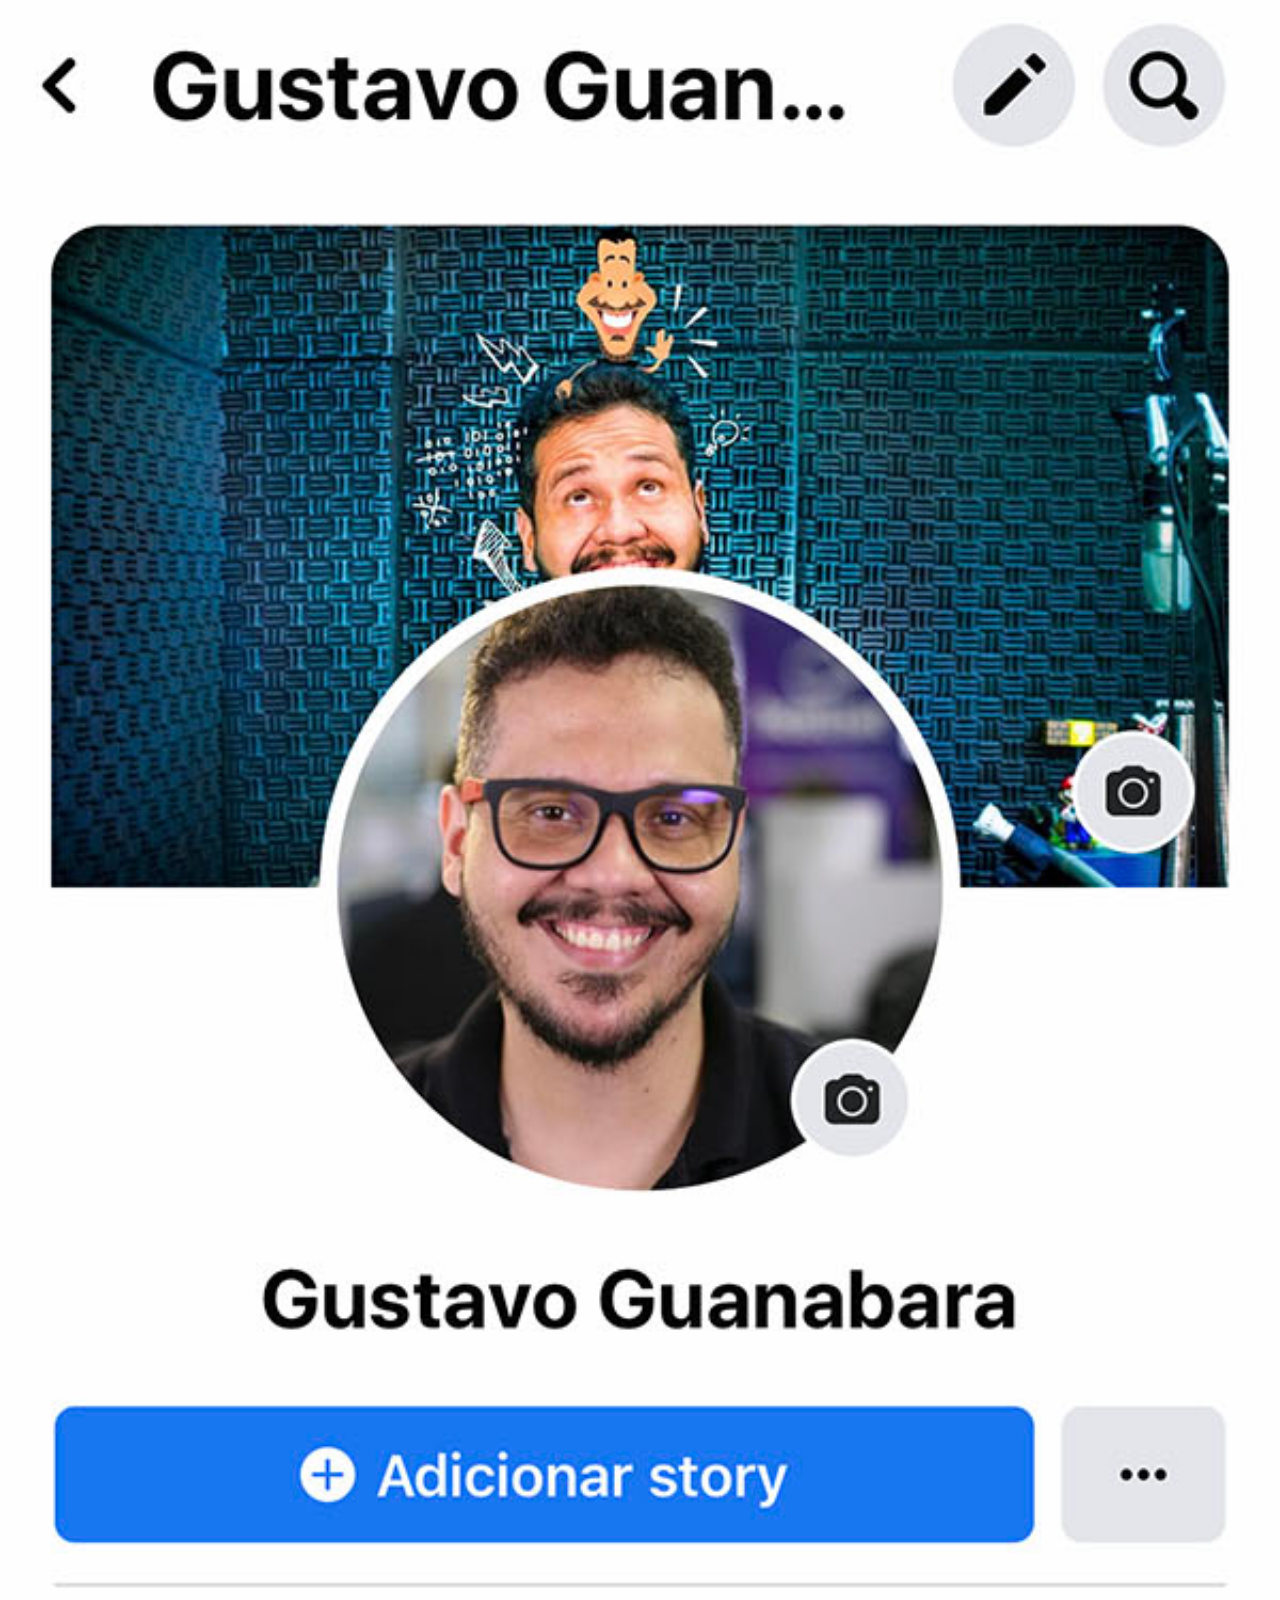
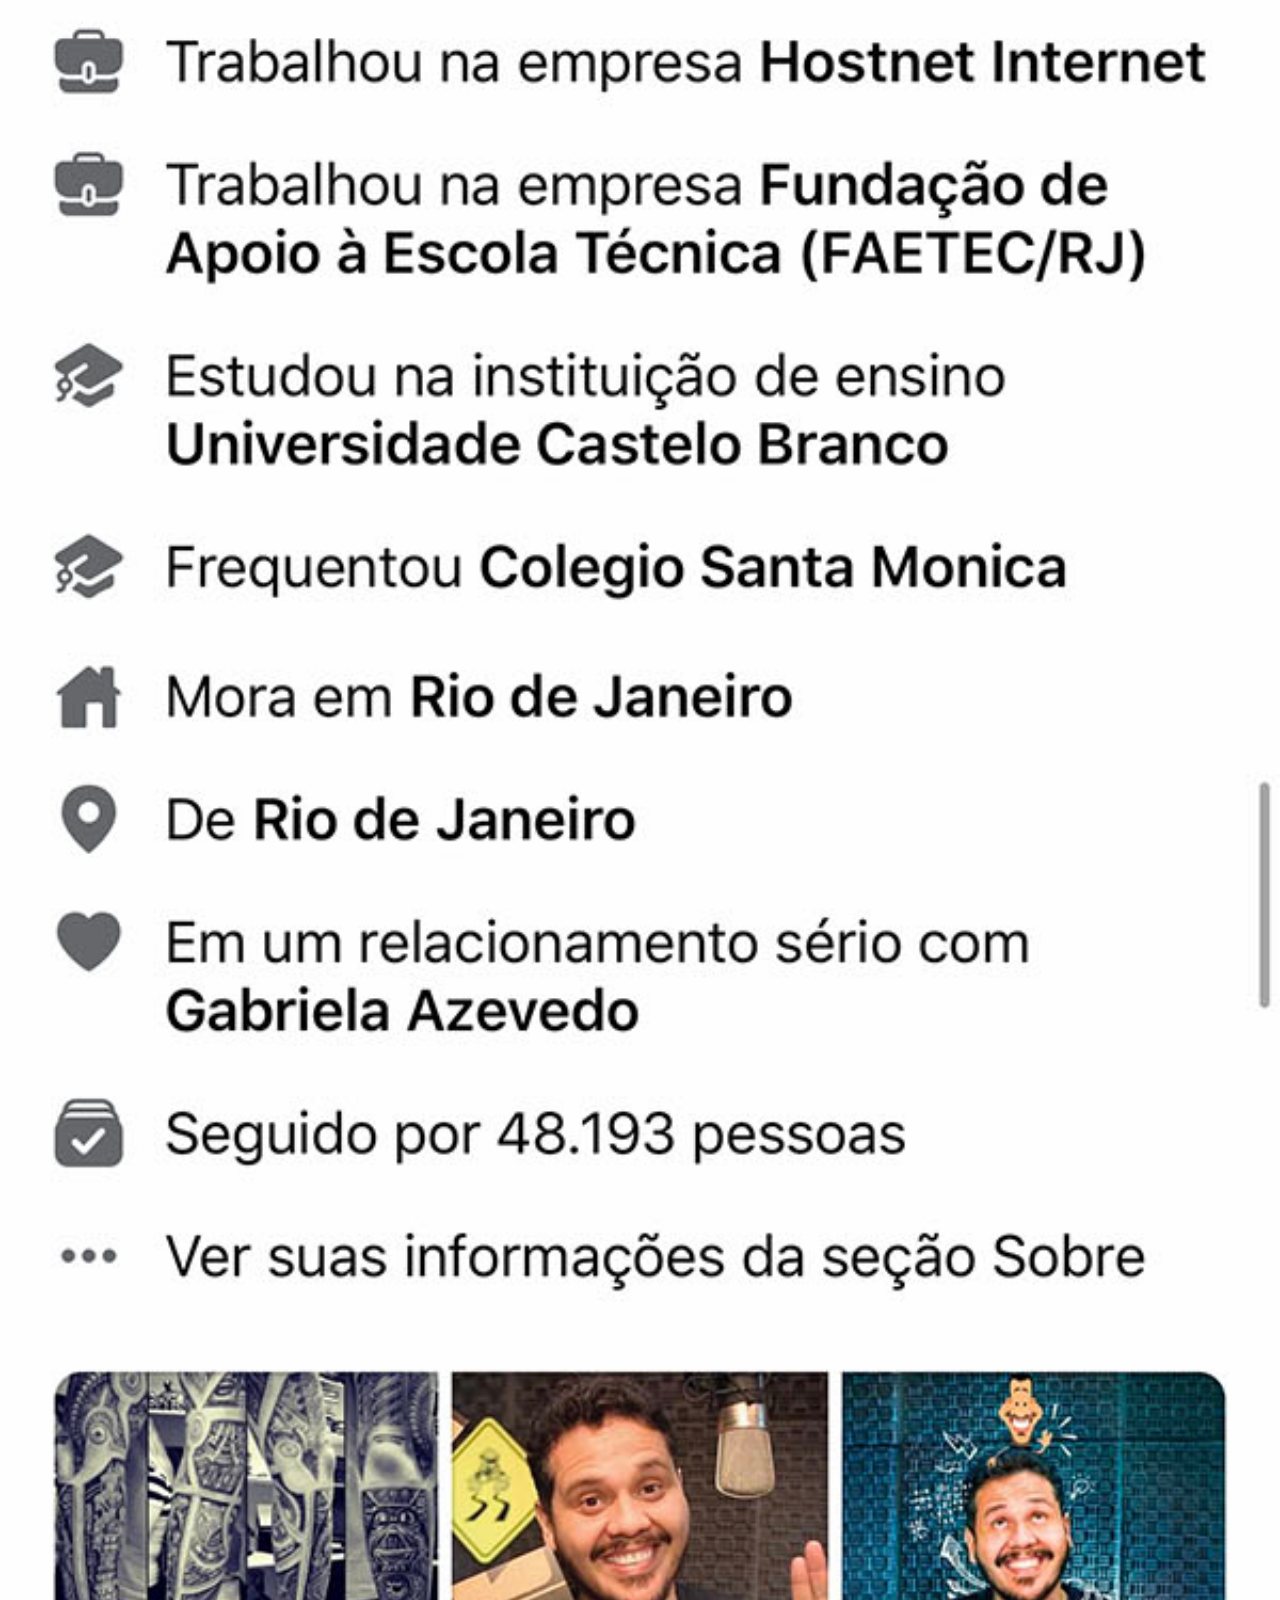
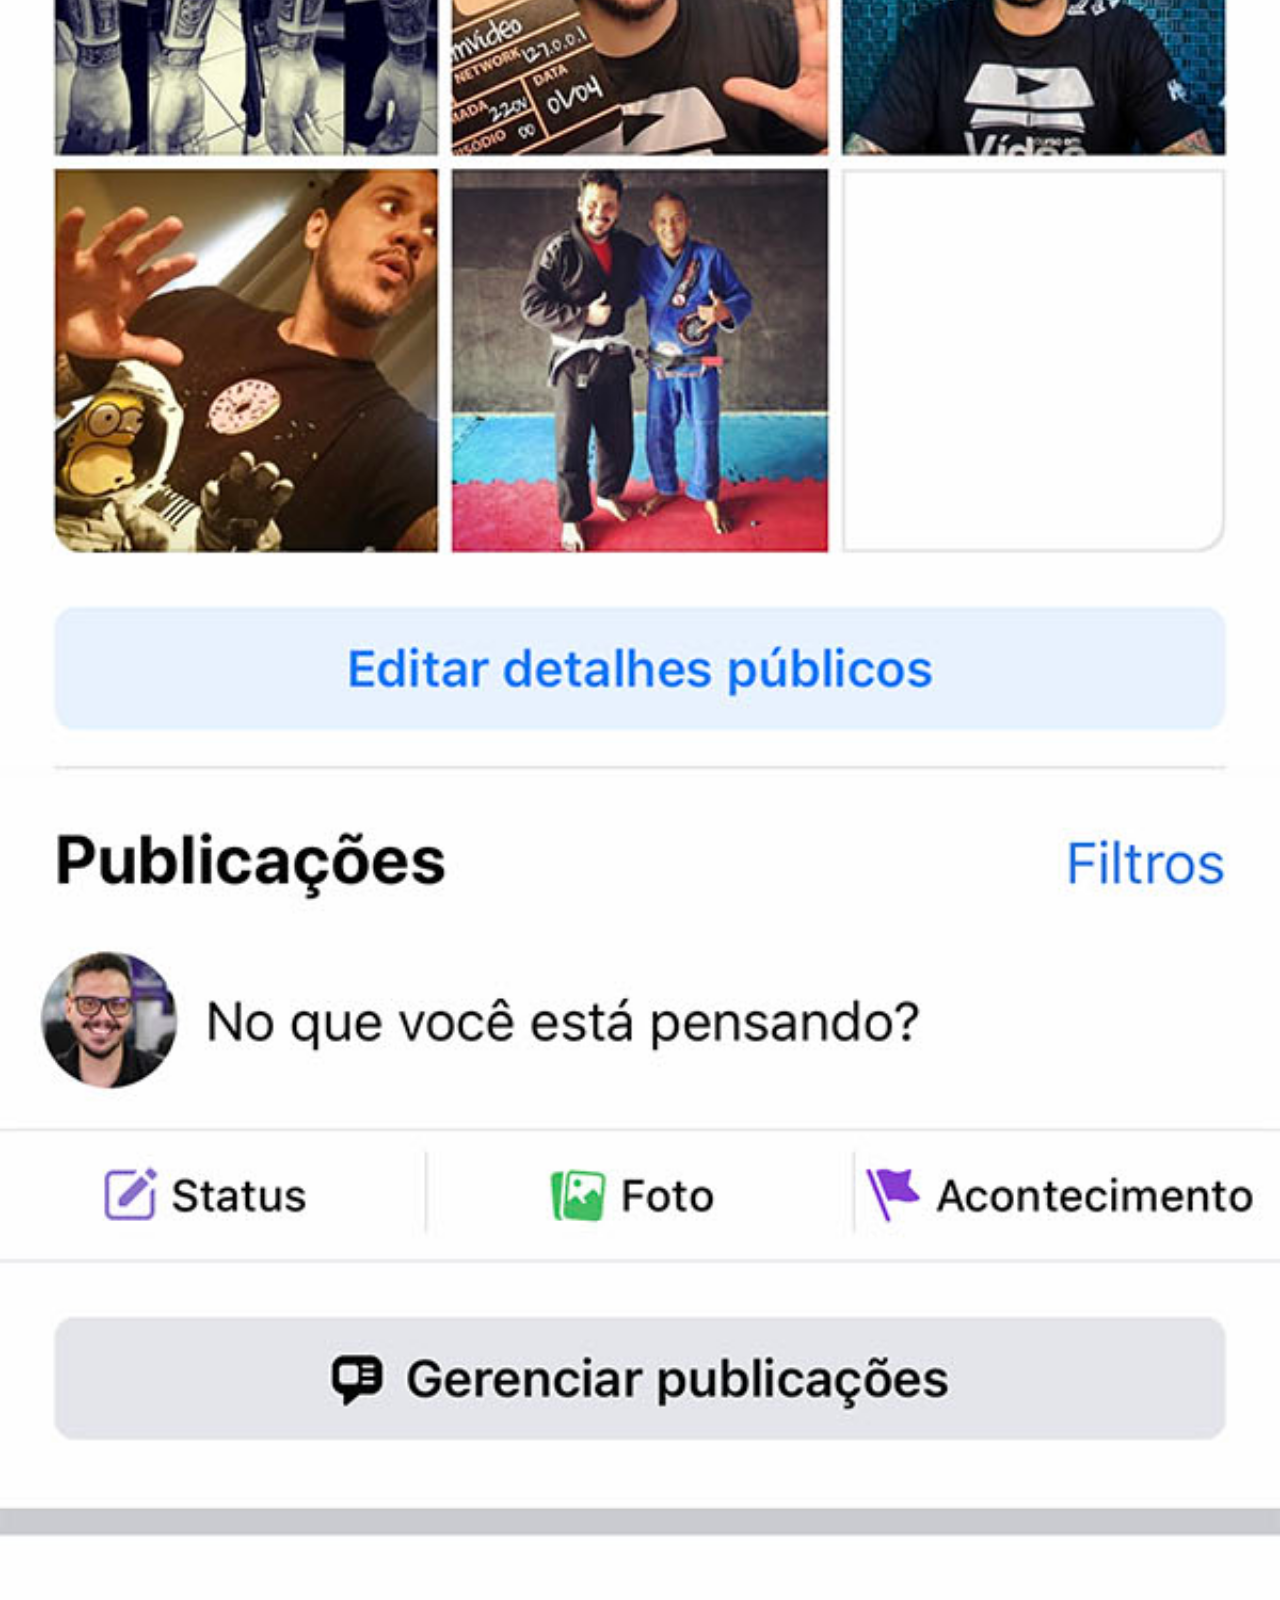
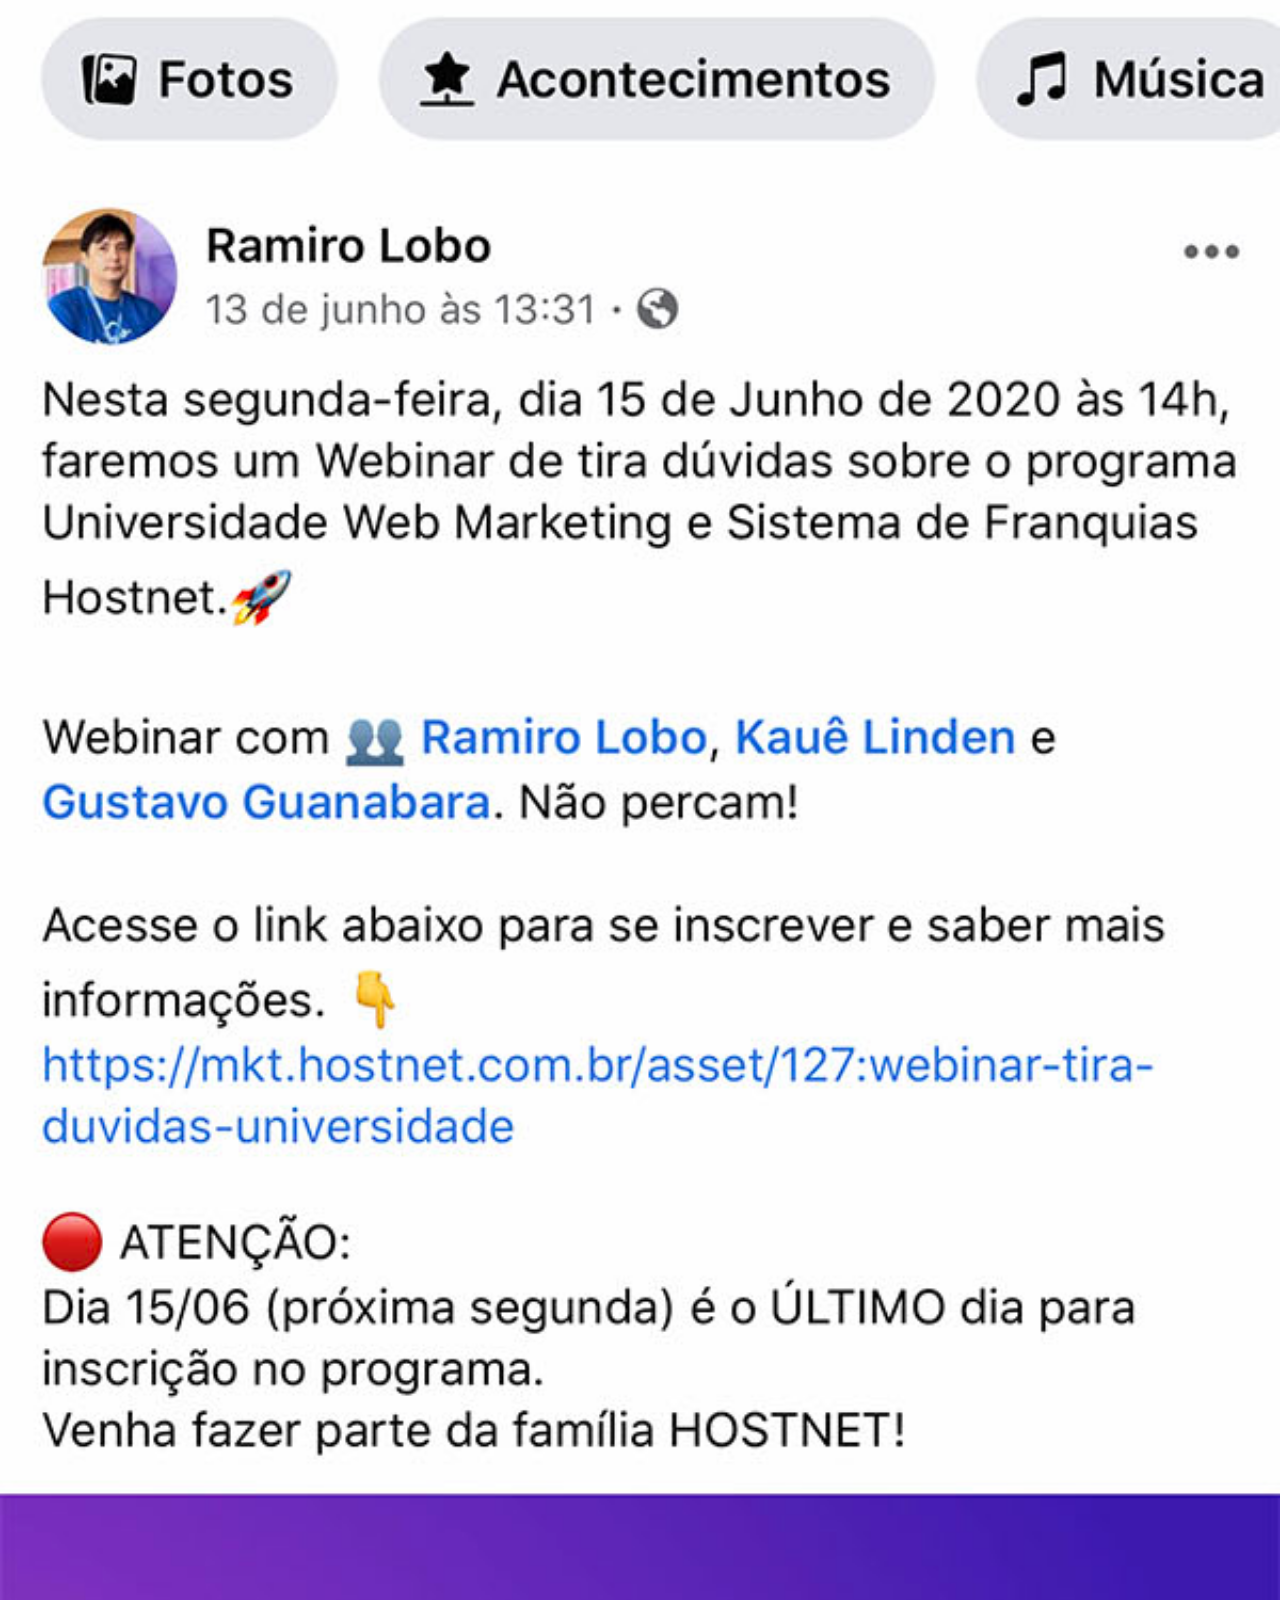
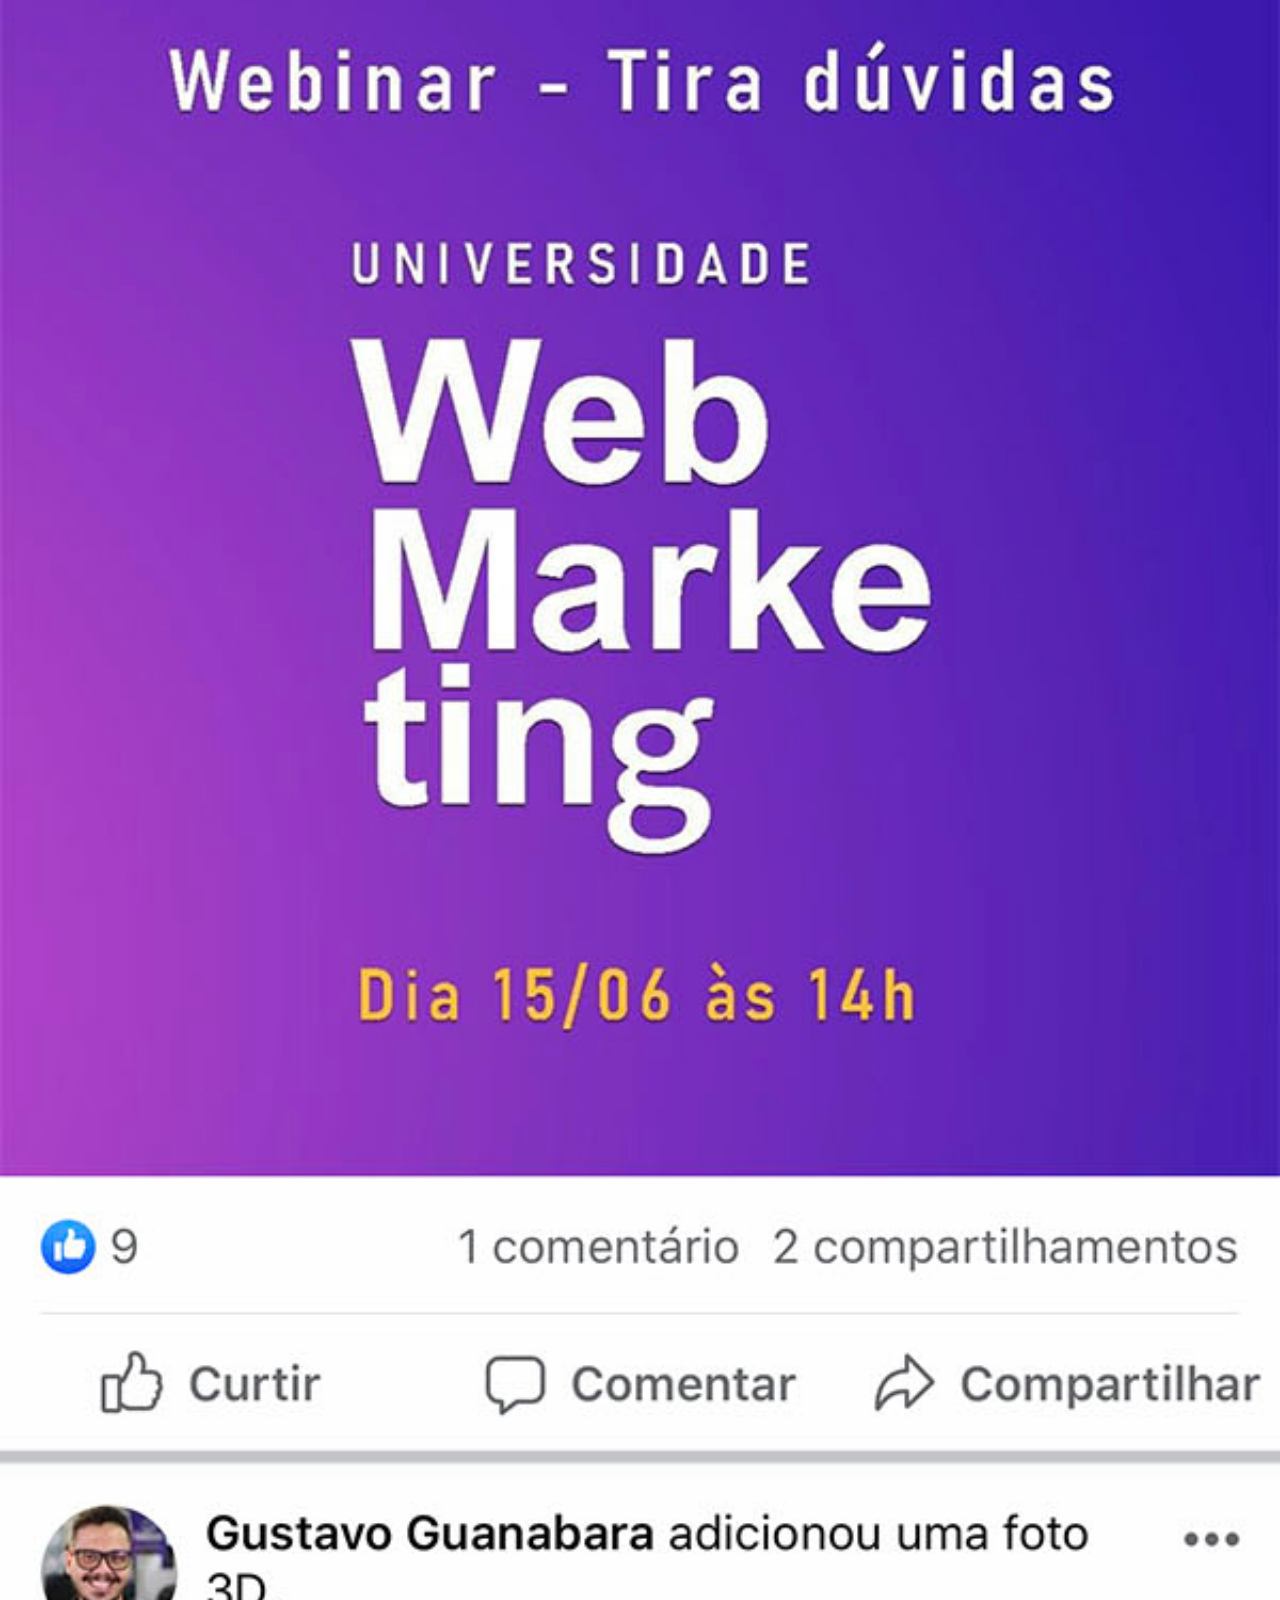
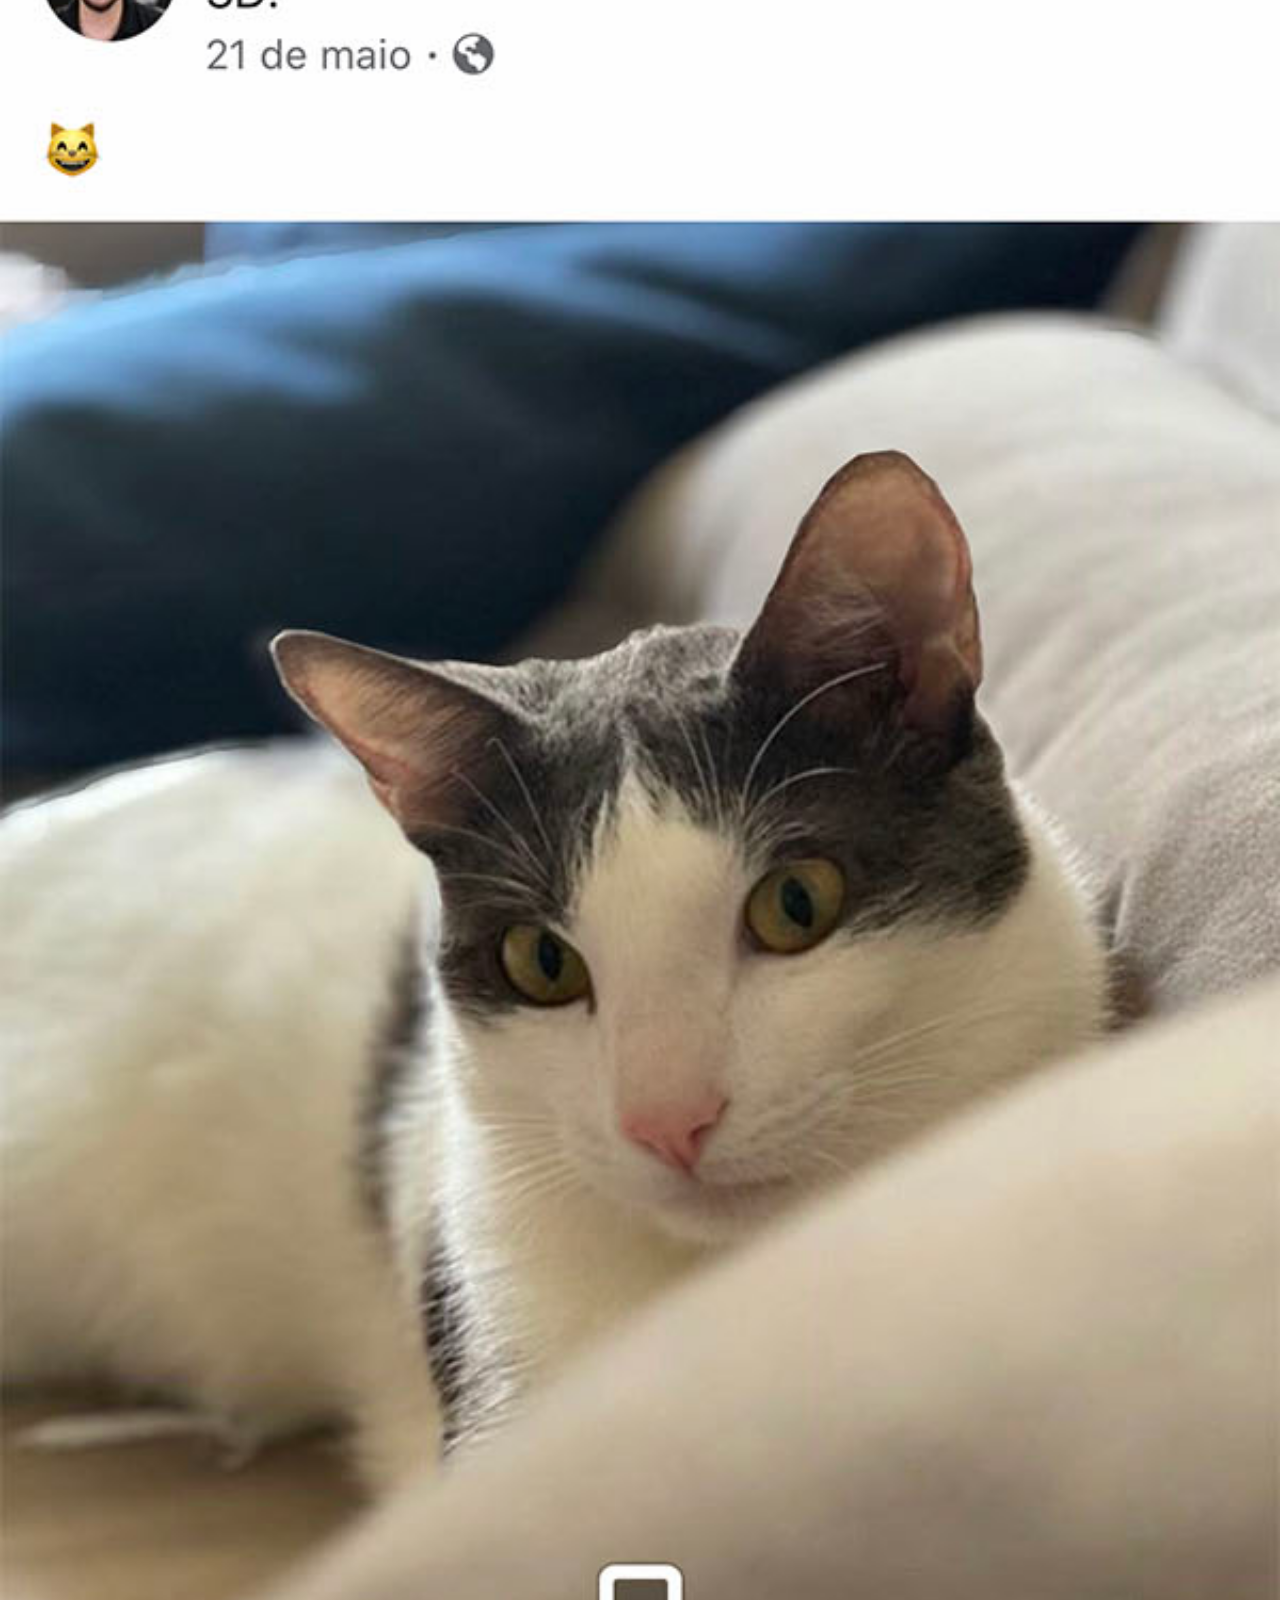
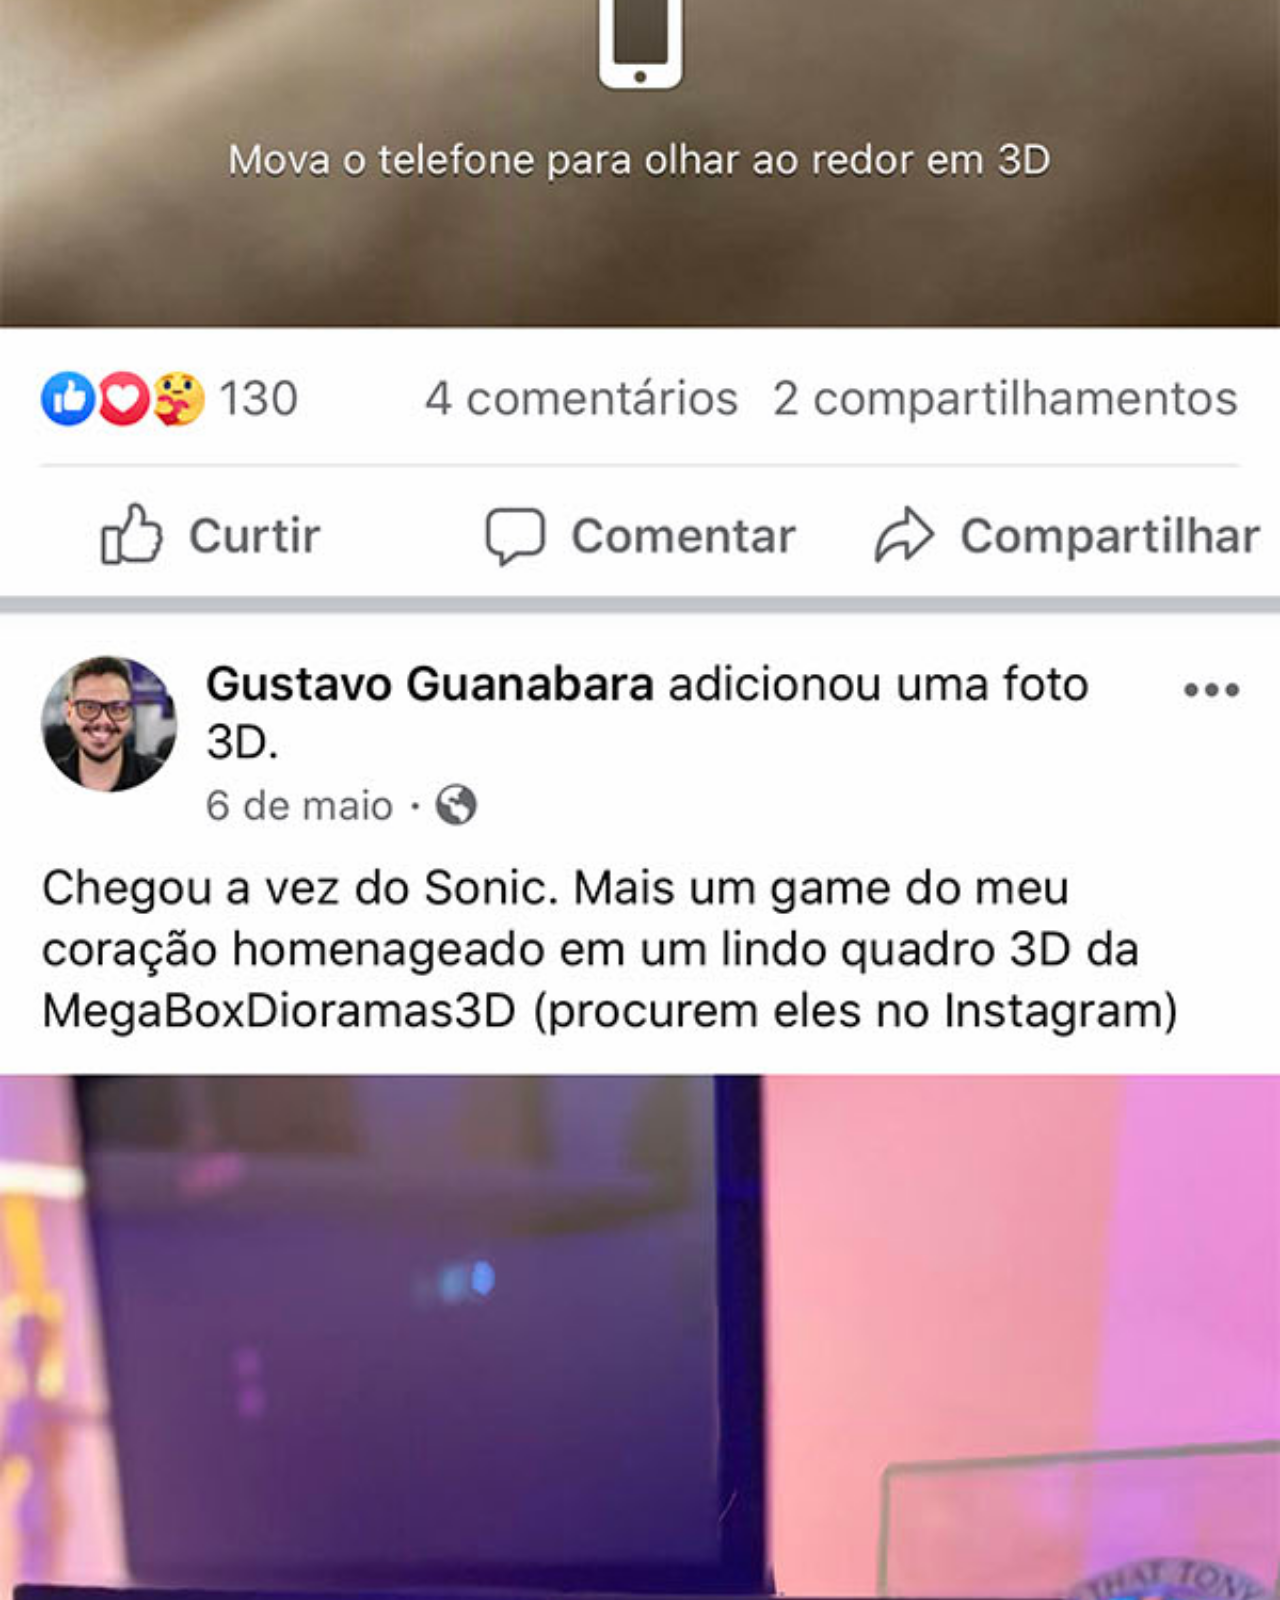
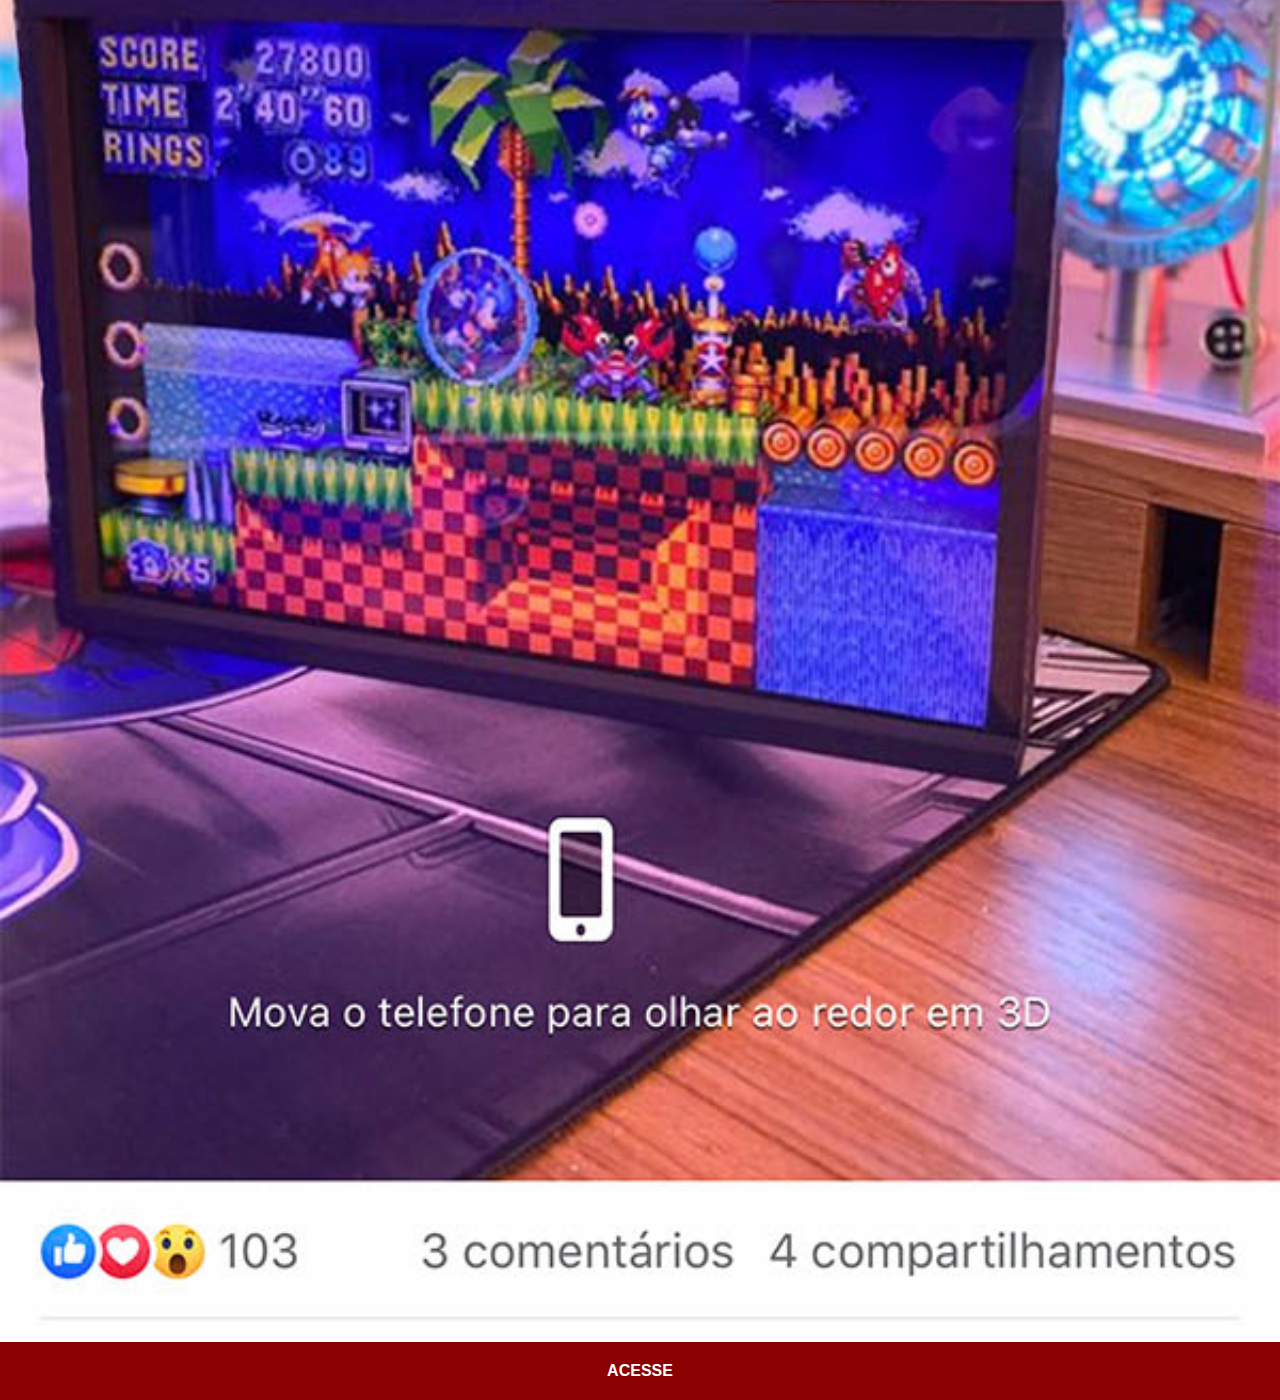
==== facebook.html @ 93dc3317 "atualizando" ====
<!DOCTYPE html>
<html lang="pt-br">
<head>
    <meta charset="UTF-8">
    <meta name="viewport" content="width=device-width, initial-scale=1.0">
    <title>Facebook</title>
    <link rel="stylesheet" href="estilos/social.css">
</head>
<body>
    <img src="imagens/tela-facebook.jpg" alt="Facebook">
    <a href="https://www.facebook.com/">ACESSE</a>
</body>
</html>
---- estilos/social.css ----
@charset "UTF-8";

* {
    margin: 0px;
    padding: opx;
    font-family: Arial, Helvetica, sans-serif;
}

::-webkit-scrollbar {
    width: 0px;
    height: 0px;
}

img {
    width: 100vw;
}
a {
    display: block;
    background-color: darkred;
    color: white;
    padding:  20px;
    text-align: center;
    font-weight: bolder;
    text-decoration: none;
}

a:hover {
    background-color: red;
}
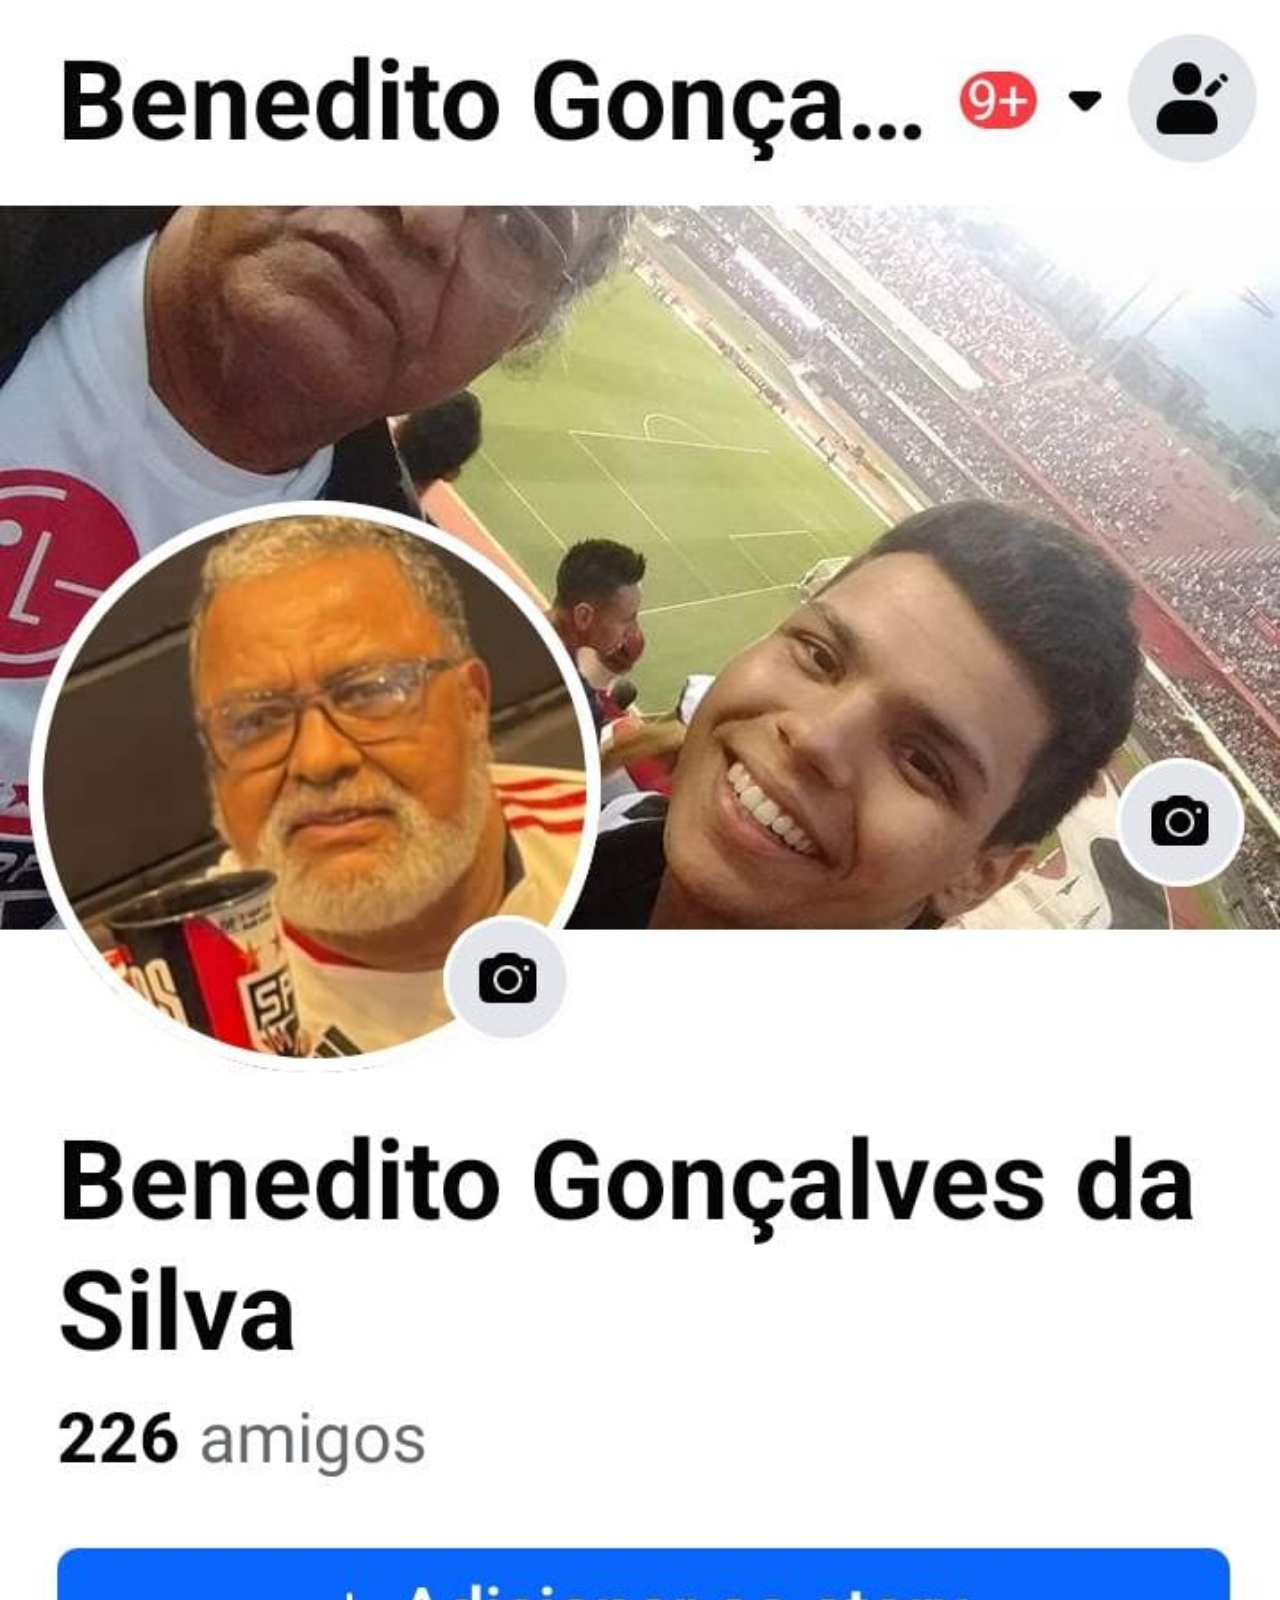
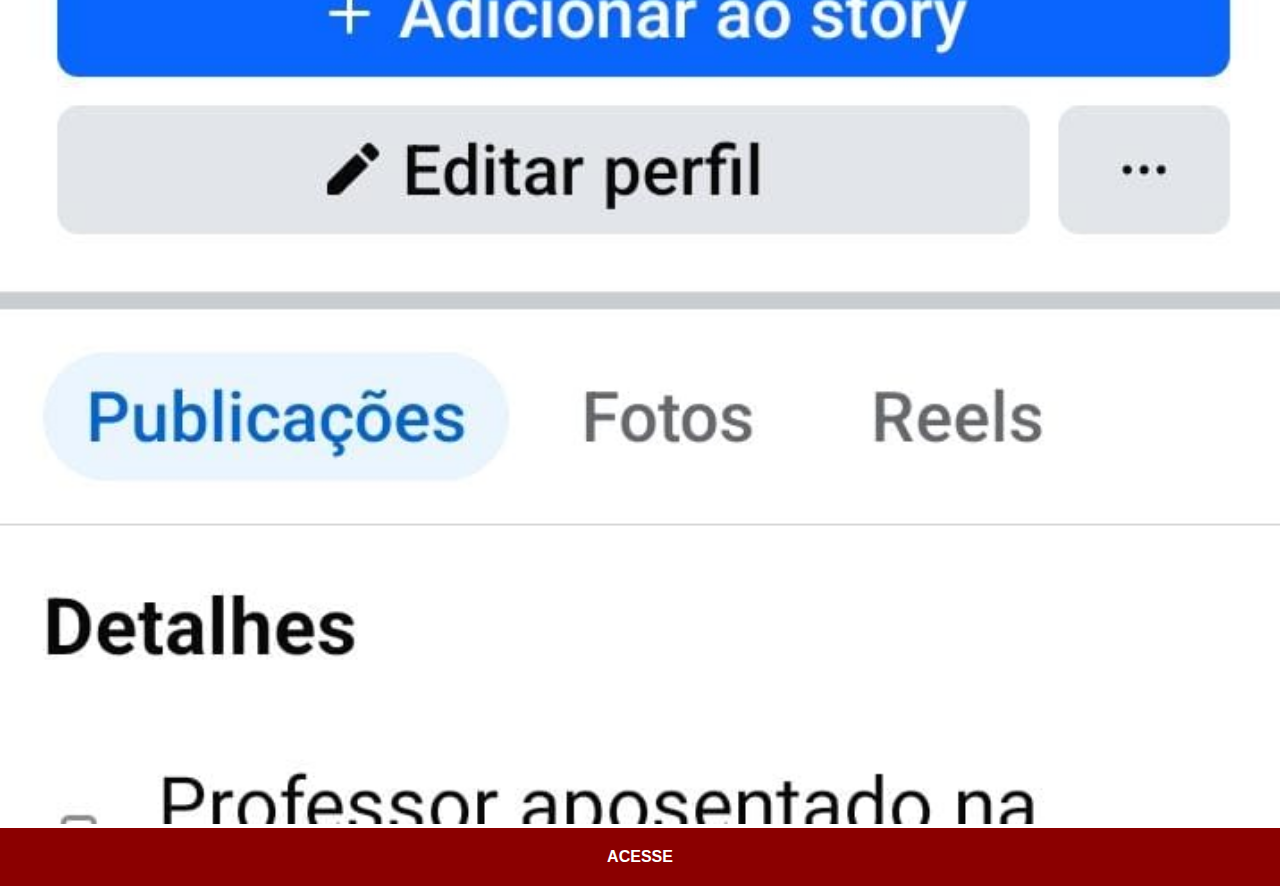
==== commit cb673108: "Atualizando as fotos minhas" ====
--- a/facebook.html
+++ b/facebook.html
@@ -7,7 +7,7 @@
     <link rel="stylesheet" href="estilos/social.css">
 </head>
 <body>
-    <img src="imagens/tela-facebook.jpg" alt="Facebook">
-    <a href="https://www.facebook.com/">ACESSE</a>
+    <img src="fotos/facebook-print1.jpg" alt="Facebook">
+    <a href="https://www.facebook.com">ACESSE</a>
 </body>
 </html>